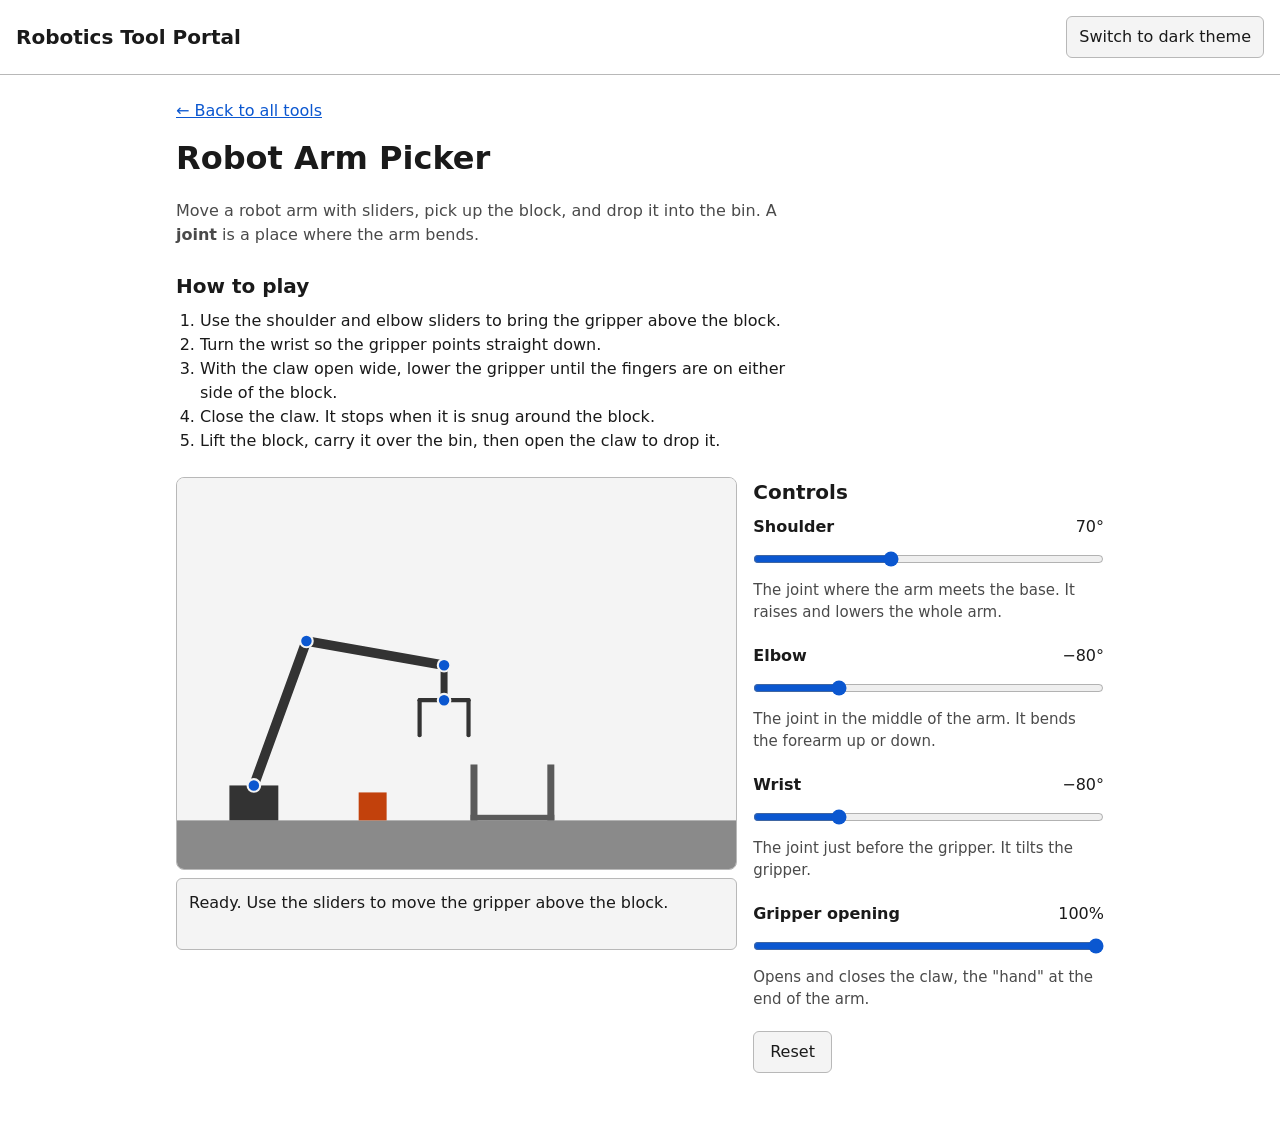
==== tools/robot-arm-picker.html @ 56786e14 "Replace placeholder with the robot arm picker simulator Rename tools/tool-1.html to tools/robot-arm-" ====
<!DOCTYPE html>
<html lang="en" data-theme="light">
<head>
  <meta charset="utf-8">
  <meta name="viewport" content="width=device-width, initial-scale=1">
  <title>Robot Arm Picker · Robotics Tool Portal</title>
  <link rel="stylesheet" href="../css/styles.css">
  <link rel="stylesheet" href="../css/robot-arm-picker.css">
  <script src="../js/theme.js"></script>
</head>
<body>
  <header class="site-header">
    <a class="site-name" href="../index.html">Robotics Tool Portal</a>
    <button id="theme-toggle" class="theme-toggle" type="button" aria-pressed="false">Switch to dark theme</button>
  </header>

  <main>
    <a class="back-link" href="../index.html">&larr; Back to all tools</a>
    <h1>Robot Arm Picker</h1>
    <p class="intro">Move a robot arm with sliders, pick up the block, and drop it into the bin. A <strong>joint</strong> is a place where the arm bends.</p>

    <h2>How to play</h2>
    <ol class="steps">
      <li>Use the shoulder and elbow sliders to bring the gripper above the block.</li>
      <li>Turn the wrist so the gripper points straight down.</li>
      <li>With the claw open wide, lower the gripper until the fingers are on either side of the block.</li>
      <li>Close the claw. It stops when it is snug around the block.</li>
      <li>Lift the block, carry it over the bin, then open the claw to drop it.</li>
    </ol>

    <div class="sim">
      <div class="sim-view">
        <canvas id="arm-canvas" width="800" height="560" role="img" aria-label="Side view of a robot arm standing on a table, with a block to pick up and a bin to drop it in. Use the sliders to move the arm.">
          Your browser can't show the drawing, but the sliders and messages still work.
        </canvas>
        <p id="status" class="status" role="status" aria-live="polite"></p>
      </div>

      <div class="sim-controls">
        <h2>Controls</h2>

        <div class="control">
          <div class="control-row">
            <label for="shoulder">Shoulder</label>
            <output id="shoulder-value" for="shoulder"></output>
          </div>
          <input id="shoulder" data-key="shoulder" type="range" min="0" max="180" step="1" value="70">
          <p class="hint">The joint where the arm meets the base. It raises and lowers the whole arm.</p>
        </div>

        <div class="control">
          <div class="control-row">
            <label for="elbow">Elbow</label>
            <output id="elbow-value" for="elbow"></output>
          </div>
          <input id="elbow" data-key="elbow" type="range" min="-150" max="150" step="1" value="-80">
          <p class="hint">The joint in the middle of the arm. It bends the forearm up or down.</p>
        </div>

        <div class="control">
          <div class="control-row">
            <label for="wrist">Wrist</label>
            <output id="wrist-value" for="wrist"></output>
          </div>
          <input id="wrist" data-key="wrist" type="range" min="-150" max="150" step="1" value="-80">
          <p class="hint">The joint just before the gripper. It tilts the gripper.</p>
        </div>

        <div class="control">
          <div class="control-row">
            <label for="grip">Gripper opening</label>
            <output id="grip-value" for="grip"></output>
          </div>
          <input id="grip" data-key="grip" type="range" min="0" max="70" step="1" value="70">
          <p class="hint">Opens and closes the claw, the "hand" at the end of the arm.</p>
        </div>

        <button id="reset" class="button" type="button">Reset</button>
      </div>
    </div>
  </main>

  <script src="../js/robot-arm-picker.js"></script>
</body>
</html>
---- css/styles.css ----
/* Theme colors. Light is the default; js/theme.js sets data-theme="dark" on <html>. */
:root {
  --bg: #ffffff;
  --surface: #f4f4f4;
  --text: #1a1a1a;
  --text-muted: #4a4a4a;
  --border: #b8b8b8;
  --link: #0b57d0;
  --focus: #0b57d0;
}

:root[data-theme="dark"] {
  --bg: #121212;
  --surface: #1e1e1e;
  --text: #f0f0f0;
  --text-muted: #c4c4c4;
  --border: #5a5a5a;
  --link: #8ab4f8;
  --focus: #8ab4f8;
}

* {
  box-sizing: border-box;
}

body {
  margin: 0;
  background: var(--bg);
  color: var(--text);
  font-family: system-ui, -apple-system, "Segoe UI", Roboto, sans-serif;
  line-height: 1.5;
}

a {
  color: var(--link);
}

a:focus-visible,
button:focus-visible {
  outline: 3px solid var(--focus);
  outline-offset: 2px;
}

.site-header {
  display: flex;
  flex-wrap: wrap;
  align-items: center;
  justify-content: space-between;
  gap: 0.75rem;
  padding: 1rem;
  border-bottom: 1px solid var(--border);
}

.site-name {
  color: var(--text);
  font-size: 1.25rem;
  font-weight: 700;
  text-decoration: none;
}

.theme-toggle {
  padding: 0.5rem 0.75rem;
  background: var(--surface);
  color: var(--text);
  border: 1px solid var(--border);
  border-radius: 6px;
  font: inherit;
  cursor: pointer;
}

main {
  max-width: 60rem;
  margin: 0 auto;
  padding: 1.5rem 1rem 3rem;
}

h1 {
  margin-top: 0;
  line-height: 1.2;
}

.intro {
  max-width: 40rem;
  color: var(--text-muted);
}

.tool-grid {
  display: grid;
  grid-template-columns: repeat(auto-fit, minmax(16rem, 1fr));
  gap: 1rem;
  margin-top: 1.5rem;
}

.tool-card {
  display: block;
  padding: 1rem;
  background: var(--surface);
  color: var(--text);
  border: 1px solid var(--border);
  border-radius: 8px;
  text-decoration: none;
}

.tool-card:hover {
  border-color: var(--link);
}

.tool-card h2 {
  margin: 0 0 0.5rem;
  font-size: 1.125rem;
}

.tool-card p {
  margin: 0;
  color: var(--text-muted);
}

.back-link {
  display: inline-block;
  margin-bottom: 1rem;
}
---- css/robot-arm-picker.css ----
/* Drawing colors for the simulator canvas. Same light/dark approach as styles.css. */
:root {
  --sim-bg: #f4f4f4;
  --sim-table: #8a8a8a;
  --sim-arm: #333333;
  --sim-joint: #0b57d0;
  --sim-block: #c2410c;
  --sim-bin: #5a5a5a;
}

:root[data-theme="dark"] {
  --sim-bg: #1e1e1e;
  --sim-table: #7a7a7a;
  --sim-arm: #e0e0e0;
  --sim-joint: #8ab4f8;
  --sim-block: #ff9d5c;
  --sim-bin: #a8a8a8;
}

h2 {
  margin: 1.5rem 0 0.5rem;
  font-size: 1.25rem;
}

.steps {
  max-width: 40rem;
  margin: 0 0 1.5rem;
  padding-left: 1.5rem;
}

.sim {
  display: grid;
  gap: 1rem;
}

.sim-view {
  background: var(--bg);
}

#arm-canvas {
  display: block;
  width: 100%;
  height: auto;
  aspect-ratio: 800 / 560;
  background: var(--sim-bg);
  border: 1px solid var(--border);
  border-radius: 8px;
}

.status {
  min-height: 4.5rem;
  margin: 0.5rem 0 0;
  padding: 0.75rem;
  background: var(--surface);
  border: 1px solid var(--border);
  border-radius: 6px;
}

.sim-controls h2 {
  margin-top: 0;
}

.control {
  margin-bottom: 1.25rem;
}

.control-row {
  display: flex;
  justify-content: space-between;
  gap: 1rem;
}

.control label {
  font-weight: 600;
}

.control output {
  font-variant-numeric: tabular-nums;
}

.control input[type="range"] {
  display: block;
  width: 100%;
  height: 2rem;
  margin: 0.25rem 0;
  accent-color: var(--link);
}

.hint {
  margin: 0;
  color: var(--text-muted);
  font-size: 0.9375rem;
}

.button {
  padding: 0.5rem 1rem;
  background: var(--surface);
  color: var(--text);
  border: 1px solid var(--border);
  border-radius: 6px;
  font: inherit;
  cursor: pointer;
}

/* On phones and tablets, keep the drawing in view while the sliders are used. */
@media (max-width: 55.99rem) and (min-height: 600px) {
  .sim-view {
    max-width: 36rem;
    position: sticky;
    top: 0;
    z-index: 1;
    padding: 0.5rem 0;
  }
}

@media (min-width: 56rem) {
  .sim {
    grid-template-columns: minmax(0, 1.6fr) minmax(16rem, 1fr);
    align-items: start;
  }

  .sim-view {
    position: sticky;
    top: 1rem;
  }
}
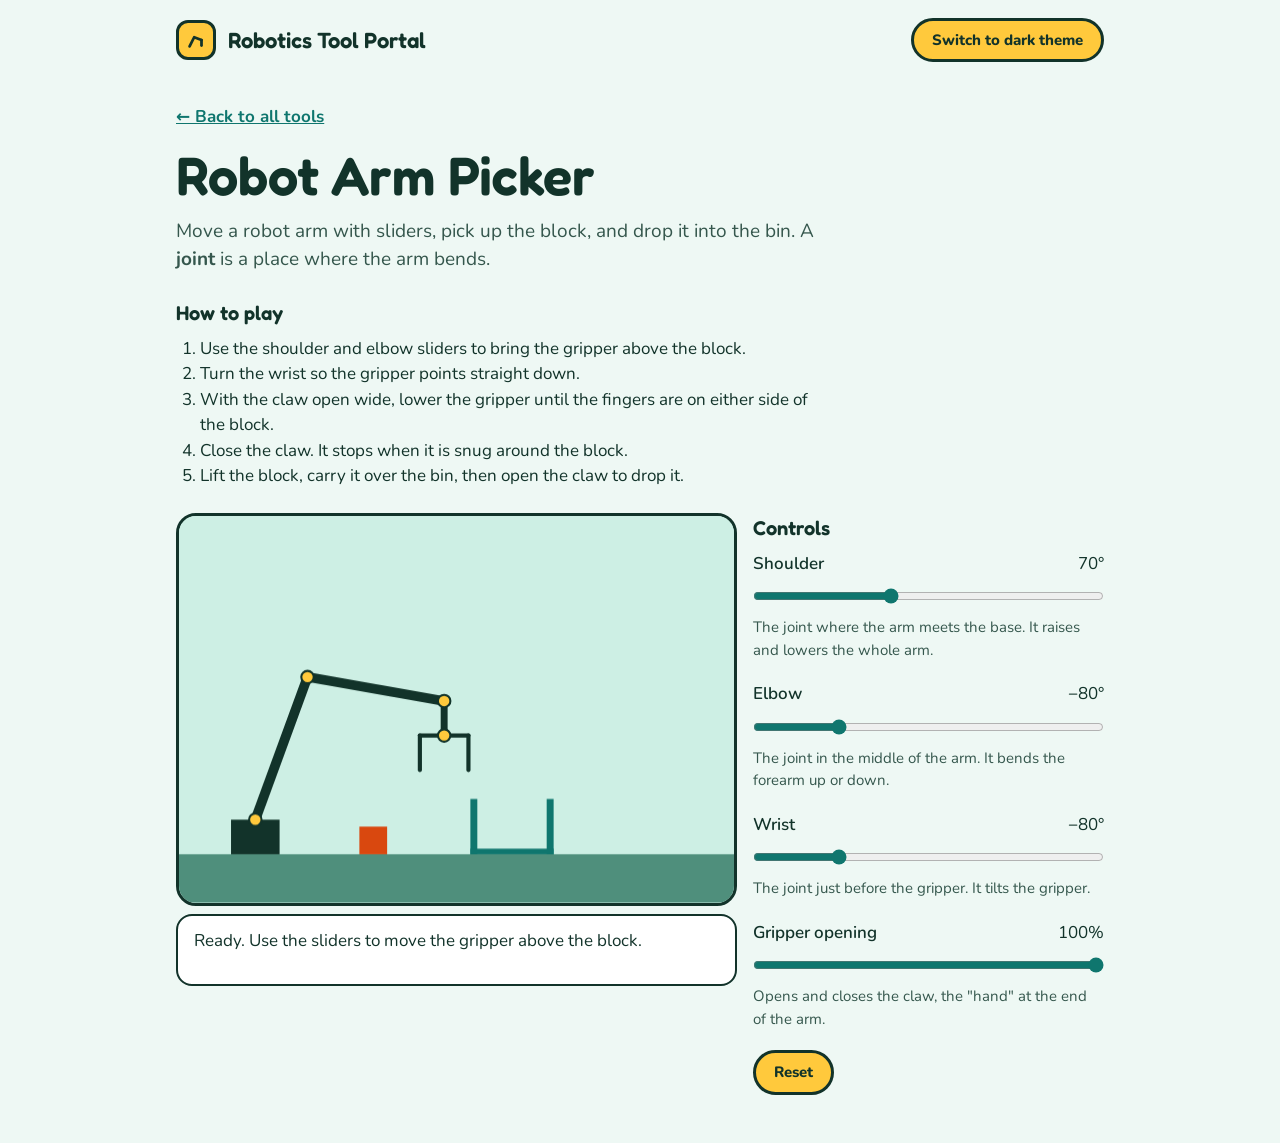
==== commit 7594d475: "Apply the Classroom visual design Fredoka and Nunito fonts, mint and deep-green palette with yellow " ====
--- a/tools/robot-arm-picker.html
+++ b/tools/robot-arm-picker.html
@@ -4,13 +4,19 @@
   <meta charset="utf-8">
   <meta name="viewport" content="width=device-width, initial-scale=1">
   <title>Robot Arm Picker · Robotics Tool Portal</title>
+  <link rel="preconnect" href="https://fonts.googleapis.com">
+  <link rel="preconnect" href="https://fonts.gstatic.com" crossorigin>
+  <link href="https://fonts.googleapis.com/css2?family=Fredoka:wght@500;600&family=Nunito:wght@400;700;800&display=swap" rel="stylesheet">
   <link rel="stylesheet" href="../css/styles.css">
   <link rel="stylesheet" href="../css/robot-arm-picker.css">
   <script src="../js/theme.js"></script>
 </head>
 <body>
   <header class="site-header">
-    <a class="site-name" href="../index.html">Robotics Tool Portal</a>
+    <a class="site-name" href="../index.html">
+      <span class="logo" aria-hidden="true"><svg viewBox="0 0 24 24" width="22" height="22" fill="none" stroke-width="3" stroke-linecap="round" stroke-linejoin="round"><polyline points="5,19 10,9 18,12"/><line x1="18" y1="12" x2="18" y2="18"/></svg></span>
+      Robotics Tool Portal
+    </a>
     <button id="theme-toggle" class="theme-toggle" type="button" aria-pressed="false">Switch to dark theme</button>
   </header>
 
--- a/css/styles.css
+++ b/css/styles.css
@@ -1,22 +1,37 @@
-/* Theme colors. Light is the default; js/theme.js sets data-theme="dark" on <html>. */
+/* "Classroom" look. Theme colors: light is the default; js/theme.js sets data-theme="dark" on <html>. */
 :root {
-  --bg: #ffffff;
-  --surface: #f4f4f4;
-  --text: #1a1a1a;
-  --text-muted: #4a4a4a;
-  --border: #b8b8b8;
-  --link: #0b57d0;
-  --focus: #0b57d0;
+  --bg: #eef8f4;
+  --surface: #ffffff;
+  --surface-alt: #cdefe4;
+  --text: #12332a;
+  --text-muted: #35574d;
+  --border: #12332a;
+  --link: #0f766e;
+  --focus: #0f766e;
+  --accent: #ffc93c;
+  --on-accent: #12332a;
+  --primary: #0f766e;
+  --on-primary: #ffffff;
+  --block: #d9480f;
+
+  --font-body: "Nunito", system-ui, -apple-system, "Segoe UI", Roboto, sans-serif;
+  --font-display: "Fredoka", "Nunito", system-ui, -apple-system, "Segoe UI", sans-serif;
 }
 
 :root[data-theme="dark"] {
-  --bg: #121212;
-  --surface: #1e1e1e;
-  --text: #f0f0f0;
-  --text-muted: #c4c4c4;
-  --border: #5a5a5a;
-  --link: #8ab4f8;
-  --focus: #8ab4f8;
+  --bg: #0f2a24;
+  --surface: #16382f;
+  --surface-alt: #1f4a3f;
+  --text: #eaf7f1;
+  --text-muted: #b5d6ca;
+  --border: #8bd3c2;
+  --link: #5eead4;
+  --focus: #5eead4;
+  --accent: #ffc93c;
+  --on-accent: #12332a;
+  --primary: #5eead4;
+  --on-primary: #0f2a24;
+  --block: #ff9d5c;
 }
 
 * {
@@ -27,8 +42,16 @@
   margin: 0;
   background: var(--bg);
   color: var(--text);
-  font-family: system-ui, -apple-system, "Segoe UI", Roboto, sans-serif;
+  font-family: var(--font-body);
+  font-size: 1.0625rem;
   line-height: 1.5;
+}
+
+h1,
+h2,
+h3 {
+  font-family: var(--font-display);
+  font-weight: 600;
 }
 
 a {
@@ -38,7 +61,7 @@
 a:focus-visible,
 button:focus-visible {
   outline: 3px solid var(--focus);
-  outline-offset: 2px;
+  outline-offset: 3px;
 }
 
 .site-header {
@@ -46,25 +69,49 @@
   flex-wrap: wrap;
   align-items: center;
   justify-content: space-between;
+  gap: 0.75rem 1rem;
+  min-height: 5rem;
+  padding: 0.75rem max(1rem, calc((100% - 60rem) / 2 + 1rem));
+}
+
+.site-name {
+  display: flex;
+  align-items: center;
   gap: 0.75rem;
-  padding: 1rem;
-  border-bottom: 1px solid var(--border);
-}
-
-.site-name {
   color: var(--text);
-  font-size: 1.25rem;
-  font-weight: 700;
+  font-family: var(--font-display);
+  font-size: 1.375rem;
+  font-weight: 600;
   text-decoration: none;
 }
 
-.theme-toggle {
-  padding: 0.5rem 0.75rem;
-  background: var(--surface);
-  color: var(--text);
-  border: 1px solid var(--border);
-  border-radius: 6px;
+.logo {
+  display: flex;
+  align-items: center;
+  justify-content: center;
+  width: 2.5rem;
+  height: 2.5rem;
+  background: var(--accent);
+  border: 3px solid var(--border);
+  border-radius: 12px;
+}
+
+.logo polyline,
+.logo line {
+  stroke: var(--on-accent);
+}
+
+/* Pill buttons: the theme toggle and Reset. */
+.theme-toggle,
+.button {
+  padding: 0.5rem 1.125rem;
+  background: var(--accent);
+  color: var(--on-accent);
+  border: 3px solid var(--border);
+  border-radius: 999px;
   font: inherit;
+  font-size: 0.9375rem;
+  font-weight: 800;
   cursor: pointer;
 }
 
@@ -75,39 +122,86 @@
 }
 
 h1 {
-  margin-top: 0;
-  line-height: 1.2;
+  margin: 0 0 0.75rem;
+  font-size: clamp(2.25rem, 7vw, 3.375rem);
+  line-height: 1.1;
+}
+
+.highlight {
+  text-decoration: underline;
+  text-decoration-color: var(--accent);
+  text-decoration-thickness: 0.15em;
+  text-underline-offset: 0.12em;
 }
 
 .intro {
   max-width: 40rem;
+  margin: 0;
   color: var(--text-muted);
+  font-size: 1.1875rem;
 }
 
 .tool-grid {
   display: grid;
-  grid-template-columns: repeat(auto-fit, minmax(16rem, 1fr));
-  gap: 1rem;
-  margin-top: 1.5rem;
+  grid-template-columns: repeat(auto-fill, minmax(min(100%, 19rem), 1fr));
+  gap: 1.75rem;
+  margin-top: 2rem;
 }
 
 .tool-card {
-  display: block;
-  padding: 1rem;
+  display: flex;
+  flex-direction: column;
+  gap: 0.625rem;
+  padding: 1.125rem;
   background: var(--surface);
   color: var(--text);
-  border: 1px solid var(--border);
-  border-radius: 8px;
+  border: 3px solid var(--border);
+  border-radius: 24px;
+  box-shadow: 6px 6px 0 var(--accent);
   text-decoration: none;
 }
 
 .tool-card:hover {
-  border-color: var(--link);
+  transform: translate(-2px, -2px);
+  box-shadow: 8px 8px 0 var(--accent);
+}
+
+@media (prefers-reduced-motion: no-preference) {
+  .tool-card {
+    transition: transform 0.12s, box-shadow 0.12s;
+  }
+}
+
+.tool-card-art {
+  display: flex;
+  align-items: center;
+  justify-content: center;
+  height: 7.5rem;
+  background: var(--surface-alt);
+  border-radius: 14px;
+}
+
+.art-ink {
+  stroke: var(--text);
+}
+
+.art-fill {
+  fill: var(--text);
+}
+
+.art-joint {
+  fill: var(--accent);
+  stroke: var(--text);
+}
+
+.art-block {
+  fill: var(--block);
 }
 
 .tool-card h2 {
-  margin: 0 0 0.5rem;
-  font-size: 1.125rem;
+  margin: 0.25rem 0 0;
+  font-size: 1.75rem;
+  line-height: 1.2;
 }
 
 .tool-card p {
@@ -115,7 +209,18 @@
   color: var(--text-muted);
 }
 
+.tool-card-cta {
+  align-self: flex-start;
+  margin-top: 0.25rem;
+  padding: 0.5rem 1.25rem;
+  background: var(--primary);
+  color: var(--on-primary);
+  border-radius: 999px;
+  font-weight: 800;
+}
+
 .back-link {
   display: inline-block;
   margin-bottom: 1rem;
-}
+  font-weight: 700;
+}
--- a/css/robot-arm-picker.css
+++ b/css/robot-arm-picker.css
@@ -1,20 +1,20 @@
 /* Drawing colors for the simulator canvas. Same light/dark approach as styles.css. */
 :root {
-  --sim-bg: #f4f4f4;
-  --sim-table: #8a8a8a;
-  --sim-arm: #333333;
-  --sim-joint: #0b57d0;
-  --sim-block: #c2410c;
-  --sim-bin: #5a5a5a;
+  --sim-bg: #cdefe4;
+  --sim-table: #4f8f7c;
+  --sim-arm: #12332a;
+  --sim-joint: #ffc93c;
+  --sim-block: var(--block);
+  --sim-bin: #0f766e;
 }
 
 :root[data-theme="dark"] {
-  --sim-bg: #1e1e1e;
-  --sim-table: #7a7a7a;
-  --sim-arm: #e0e0e0;
-  --sim-joint: #8ab4f8;
-  --sim-block: #ff9d5c;
-  --sim-bin: #a8a8a8;
+  --sim-bg: #1f4a3f;
+  --sim-table: #5e9c8b;
+  --sim-arm: #eaf7f1;
+  --sim-joint: #ffc93c;
+  --sim-block: var(--block);
+  --sim-bin: #8bd3c2;
 }
 
 h2 {
@@ -43,17 +43,17 @@
   height: auto;
   aspect-ratio: 800 / 560;
   background: var(--sim-bg);
-  border: 1px solid var(--border);
-  border-radius: 8px;
+  border: 3px solid var(--border);
+  border-radius: 20px;
 }
 
 .status {
   min-height: 4.5rem;
   margin: 0.5rem 0 0;
-  padding: 0.75rem;
+  padding: 0.75rem 1rem;
   background: var(--surface);
-  border: 1px solid var(--border);
-  border-radius: 6px;
+  border: 2px solid var(--border);
+  border-radius: 16px;
 }
 
 .sim-controls h2 {
@@ -92,16 +92,6 @@
   font-size: 0.9375rem;
 }
 
-.button {
-  padding: 0.5rem 1rem;
-  background: var(--surface);
-  color: var(--text);
-  border: 1px solid var(--border);
-  border-radius: 6px;
-  font: inherit;
-  cursor: pointer;
-}
-
 /* On phones and tablets, keep the drawing in view while the sliders are used. */
 @media (max-width: 55.99rem) and (min-height: 600px) {
   .sim-view {
